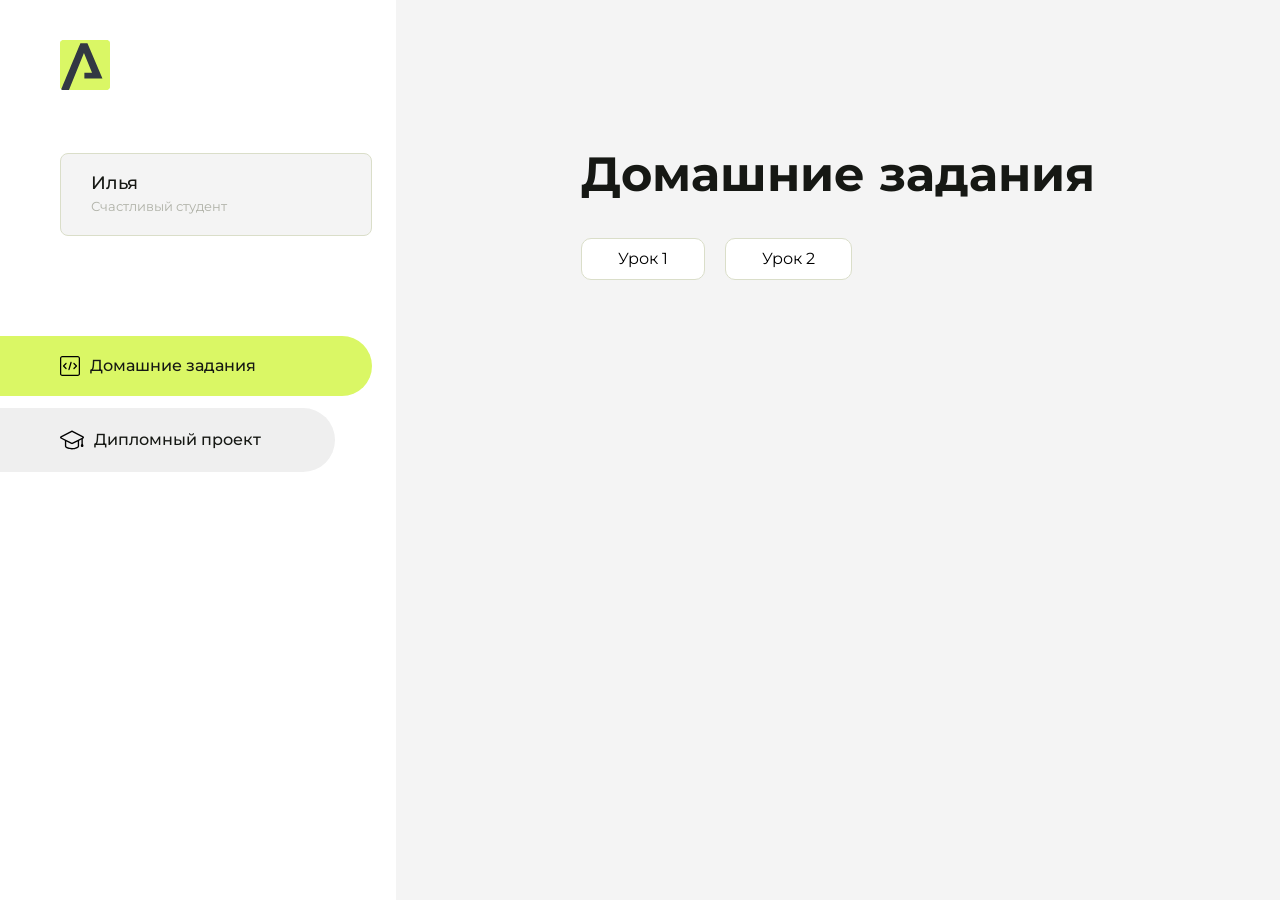
==== index.html @ 77eeb946 "Update index.html" ====
<!DOCTYPE html>
<html lang="en">
<head>
    <meta charset="UTF-8">
    <meta name="viewport" content="width=device-width, initial-scale=1.0">
    <title>Домашняя работа</title>
    <link rel="shortcut icon" href="src/logo.ico" type="image/x-icon">
    <link rel="preconnect" href="https://fonts.googleapis.com">
    <link rel="preconnect" href="https://fonts.gstatic.com" crossorigin>
    <link href="https://fonts.googleapis.com/css2?family=Montserrat:wght@400;500;700&family=Rubik:wght@500&display=swap"
          rel="stylesheet">
    <link rel="stylesheet" href="src/style.css">
</head>
<body id="body">
<div class="overlay" id="overlay"></div>
<div class="layout">
    <div class="burger" id="burger">
        <svg viewBox="0 0 24 24" fill="none" xmlns="http://www.w3.org/2000/svg">
            <g id="SVGRepo_bgCarrier" stroke-width="0"></g>
            <g id="SVGRepo_tracerCarrier" stroke-linecap="round" stroke-linejoin="round"></g>
            <g id="SVGRepo_iconCarrier">
                <path d="M4 18L20 18" stroke="#DAF765" stroke-width="2" stroke-linecap="round"></path>
                <path d="M4 12L20 12" stroke="#DAF765" stroke-width="2" stroke-linecap="round"></path>
                <path d="M4 6L20 6" stroke="#DAF765" stroke-width="2" stroke-linecap="round"></path>
            </g>
        </svg>
    </div>
    <aside class="sidebar" id="sidebar">
        <div class="sidebar__inner">
            <div class="logo">
                <svg width="50" height="50" viewBox="0 0 50 50" fill="none" xmlns="http://www.w3.org/2000/svg">
                    <g clip-path="url(#clip0_513_74730)">
                        <path d="M46.17 -0.257004H3.83C1.57281 -0.257004 -0.257 1.57281 -0.257 3.83V46.17C-0.257 48.4272 1.57281 50.257 3.83 50.257H46.17C48.4272 50.257 50.257 48.4272 50.257 46.17V3.83C50.257 1.57281 48.4272 -0.257004 46.17 -0.257004Z"
                              fill="#DAF765"/>
                        <path d="M24.375 38.4H42.461L27.441 3.1585H20.4355C20.4355 3.1585 6.7895 35.881 1.1945 49.294C2.015 50.0275 3.0945 50.257 3.6945 50.257H8.8445L23.954 13.07L32.0465 32.8285H24.375V38.4Z"
                              fill="#323843"/>
                    </g>
                    <defs>
                        <clipPath id="clip0_513_74730">
                            <rect width="50" height="50" fill="white"/>
                        </clipPath>
                    </defs>
                </svg>
            </div>
            <div class="sidebar__user">
                <div class="sidebar__name">Илья</div>
                <div class="sidebar__text">Счастливый студент</div>
            </div>
            <div class="sidebar__tabs">
                <div class="sidebar__item">
                    <button class="sidebar__button active" id="tasks">
                        <svg xmlns="http://www.w3.org/2000/svg" width="20" height="20" viewBox="0 0 20 20" fill="none">
                            <g clip-path="url(#clip0_704_74543)">
                                <path d="M17.7083 20H2.29167C1.0275 20 0 18.9725 0 17.7083V2.29167C0 1.0275 1.0275 0 2.29167 0H17.7083C18.9725 0 20 1.0275 20 2.29167V17.7083C20 18.9725 18.9725 20 17.7083 20ZM2.29167 1.25C1.7175 1.25 1.25 1.7175 1.25 2.29167V17.7083C1.25 18.2825 1.7175 18.75 2.29167 18.75H17.7083C18.2825 18.75 18.75 18.2825 18.75 17.7083V2.29167C18.75 1.7175 18.2825 1.25 17.7083 1.25H2.29167Z"
                                      fill="black"/>
                                <path d="M6.04167 13.125C5.88167 13.125 5.72167 13.0642 5.6 12.9417L3.1 10.4417C2.85583 10.1975 2.85583 9.80167 3.1 9.5575L5.6 7.0575C5.84417 6.81333 6.24 6.81333 6.48417 7.0575C6.72833 7.30167 6.72833 7.6975 6.48417 7.94167L4.42583 10L6.48417 12.0583C6.72833 12.3025 6.72833 12.6983 6.48417 12.9425C6.36167 13.0642 6.20167 13.125 6.04167 13.125Z"
                                      fill="black"/>
                                <path d="M8.95833 14.1667C8.9 14.1667 8.84 14.1583 8.78167 14.1417C8.45083 14.0442 8.26083 13.6967 8.35833 13.3658L10.4417 6.28251C10.5392 5.95084 10.8892 5.76417 11.2175 5.85917C11.5483 5.95667 11.7383 6.30417 11.6408 6.63501L9.5575 13.7183C9.47833 13.9908 9.22833 14.1667 8.95833 14.1667Z"
                                      fill="black"/>
                                <path d="M13.9583 13.125C13.7983 13.125 13.6383 13.0642 13.5167 12.9417C13.2725 12.6975 13.2725 12.3017 13.5167 12.0575L15.575 9.99916L13.5167 7.94083C13.2725 7.69666 13.2725 7.30083 13.5167 7.05666C13.7608 6.81249 14.1567 6.81249 14.4008 7.05666L16.9008 9.55666C17.145 9.80083 17.145 10.1967 16.9008 10.4408L14.4008 12.9408C14.2783 13.0642 14.1183 13.125 13.9583 13.125Z"
                                      fill="black"/>
                            </g>
                            <defs>
                                <clipPath id="clip0_704_74543">
                                    <rect width="20" height="20" fill="white"/>
                                </clipPath>
                            </defs>
                        </svg>
                        <span>Домашние задания</span></button>
                </div>
                <div class="sidebar__item">
                    <button class="sidebar__button" id="diplom">
                        <svg xmlns="http://www.w3.org/2000/svg" width="24" height="24" viewBox="0 0 24 24" fill="none">
                            <g clip-path="url(#clip0_704_74553)">
                                <path d="M23.2628 10.5971C23.7176 10.365 24 9.90375 24 9.39337C24 8.883 23.7176 8.42175 23.2628 8.18962L12.6135 2.75362C12.2291 2.55824 11.7705 2.55787 11.3854 2.75399L0.736875 8.19C0.282375 8.42175 0 8.883 0 9.39337C0 9.90375 0.282375 10.365 0.736875 10.5971L4.89038 12.7177V18.2074C4.89038 19.8154 8.412 21.393 12 21.393C15.5884 21.393 19.1096 19.815 19.1096 18.2074V12.7174L21.4609 11.517V15.8017L20.901 17.2305C20.7409 17.6389 20.7934 18.0994 21.0405 18.4616C21.2876 18.8246 21.6979 19.041 22.1366 19.041C22.5754 19.041 22.9852 18.8246 23.2324 18.462C23.4795 18.099 23.532 17.6385 23.3719 17.2301L22.8124 15.8021V10.827L23.2628 10.5971ZM17.7623 18.1721C17.6198 18.6375 15.3491 20.0419 12 20.0419C8.65088 20.0419 6.38025 18.6375 6.2415 18.2074V12.3037L6.23887 12.3019C6.23812 12.057 6.1065 11.8207 5.87325 11.7019L1.3515 9.39337L12 3.95737L22.6489 9.39337L12 14.8294L5.87325 11.7019C5.54063 11.5331 4.6695 11.6674 4.5 12C4.33012 12.3322 4.55813 12.5479 4.89038 12.7177L11.3857 16.0331C11.5781 16.1314 11.7889 16.1805 12 16.1805C12.2107 16.1805 12.4222 16.1314 12.6146 16.0331L17.7593 13.407L17.7623 18.1721Z"
                                      fill="black"/>
                            </g>
                            <defs>
                                <clipPath id="clip0_704_74553">
                                    <rect width="24" height="24" fill="white"/>
                                </clipPath>
                            </defs>
                        </svg>
                        <span>Дипломный проект</span></button>
                </div>
            </div>
        </div>

    </aside>
    <div class="content">
        <div class="container">
            <div class="content__block" id="tasksBlock">
                <div class="content__title">Домашние задания</div>
                <ul class="content__list">
                    <li class="content__list-item">
                        <a href="hello/index.html">Урок 1</a>
                    </li>
                    <li class="content__list-item">
                        <a href="homework2/index.html">Урок 2</a>
                    </li>
                </ul>
            </div>
            <div class="content__block hidden" id="diplomBlock">
                <div class="content__title">Дипломный проект</div>
                <div class="content__list-diplom">
                    <a href="ПАПКА-С-НОМЕРОМ-УРОКА">Ссылка на ДЗ</a>
                </div>
                <div class="content__decor">
                    <div class="content__decor-text">Давай проверим, чему ты научился!</div>
                    <div class="content__decor-img">
                        <img src="src/decor.png" alt="decor">
                    </div>
                </div>
            </div>
        </div>
    </div>
</div>
<script src="src/index.js"></script>
</body>
</html>
---- src/style.css ----
*{padding: 0;margin: 0;border: 0;}
*,*:before,*:after{-webkit-box-sizing: border-box;box-sizing: border-box;}
:focus,:active{outline: none;}
a:focus,a:active{outline: none;}
nav,footer,header,aside{display: block;}
html,body{
    height:100%;width:100%;
    font-size:100%;line-height:1;-ms-text-size-adjust:100%;-moz-text-size-adjust:100%;-webkit-text-size-adjust:100%;}
input,button,textarea{font-family:inherit;}
input::-ms-clear{display: none;}
button{cursor: pointer;}
button::-moz-focus-inner{padding:0;border:0;}
a,a:visited{text-decoration: none;}
a:hover{text-decoration: none;}
ul li{list-style: none;}
img{vertical-align: top;}
h1,h2,h3,h4,h5,h6{font-size:inherit;font-weight: inherit;}
a{color:inherit;}



body {
    font-family: "Montserrat",SansSerif;
    color: black;
}

body.overflow {
    overflow: hidden;
}



.layout {
    display: -webkit-box;
    display: -ms-flexbox;
    display: flex;
    min-height: 100vh;
}

.sidebar {
    padding: 40px 24px 40px 0;
    -ms-flex-negative: 0;
    flex-shrink: 0;
    background-color: white;
}



.content {
    -webkit-box-flex: 1;
    -ms-flex-positive: 1;
    flex-grow: 1;
    background-color: #F4F4F4;
}

.container {
    display: -webkit-box;
    display: -ms-flexbox;
    display: flex;
    -webkit-box-orient: vertical;
    -webkit-box-direction: normal;
    -ms-flex-direction: column;
    flex-direction: column;
    -webkit-box-pack: center;
    -ms-flex-pack: center;
    justify-content: center;
    -webkit-box-align: center;
    -ms-flex-align: center;
    align-items: center;
    padding: 150px 60px 80px 60px;
}


.logo {
    margin-left: 60px;
    margin-bottom: 60px;
}

.sidebar__user {
    background-color: #F4F4F4;
    padding: 20px 30px;
    margin-left: 60px;
    margin-bottom: 100px;
    border-radius: 8px;
    border: 1px solid #DADEC9;
}

.sidebar__name {
    color:#161814;
    font-size: 18px;
    font-weight: 500;
    margin-bottom: 6px;
}

.sidebar__text {
    color: #AFB1A7;
    font-size: 13px;
    font-weight: 400;
    line-height: 130%; /* 16.9px */
}

.sidebar__item {
    width: 372px;
}

.sidebar__button {
    display: -webkit-box;
    display: -ms-flexbox;
    display: flex;
    -webkit-box-align: center;
    -ms-flex-align: center;
    align-items: center;
    gap: 10px;
    padding: 20px 60px;
    margin-bottom: 12px;
    border-radius: 0px 100px 100px 0px;
    -webkit-transition: all .5s;
    -o-transition: all .5s;
    transition: all .5s;
    cursor: pointer;
    width: 90%;
    color:#161814;
    font-size: 16px;
    font-weight: 500;
}

.sidebar__button.active , .sidebar__button:hover {
    width: 100%;
    background-color: #DAF765;
}


.content__title {
    color: #161814;
    font-size: 48px;
    font-weight: 700;
    margin-bottom: 40px;
}

.content__list {
    display: -webkit-box;
    display: -ms-flexbox;
    display: flex;
    -webkit-box-align: center;
    -ms-flex-align: center;
    align-items: center;
    -ms-flex-wrap: wrap;
    flex-wrap: wrap;
    gap: 20px;
}



.content__list-item  {
    cursor: pointer;
    padding: 12px 18px;
    background-color: #fff;
    border-radius: 10px;
    border: 1px solid #DADEC9;
    -webkit-transition: all .3s;
    -o-transition: all .3s;
    transition: all .3s;
}

.content__list-item:hover,.content__list-diplom:hover {
    background-color: #AFB1A7;
}

li a {
    padding: 12px 18px;

}


.content__list-diplom {
    -webkit-transition: all .3s;
    -o-transition: all .3s;
    transition: all .3s;
    display: inline-block;
    padding: 12px 18px;
    background-color: #fff;
    border-radius: 10px;
    border: 1px solid #DADEC9;
}

.content__decor {
    display: -webkit-box;
    display: -ms-flexbox;
    display: flex;
    -webkit-box-align: center;
    -ms-flex-align: center;
    align-items: center;
}

.content__decor-text {
    color:#BEDD44;
    font-size: 36px;
    font-weight: 700;
    line-height: 110%; /* 39.6px */
}

.content__block {
    max-width: 1200px;
}

.content__block.hidden {
    display: none;
}

.content__decor-img img{
    width: 100%;
}

.burger {
    display: none;
    padding: 5px;
    position: fixed;
    top: 3%;
    right: 7%;
    width: 40px;
    height: 40px;
    background-color: #161814;
    border-radius: 50%;
    z-index: 10;
    border: 1px solid #DAF765;
}

@media (max-width: 768px) {
    .burger {
        display: block;
    }

    .sidebar {
        -webkit-transition: all .3s;
        -o-transition: all .3s;
        transition: all .3s;
        -webkit-transform: translateX(-100%);
        -ms-transform: translateX(-100%);
        transform: translateX(-100%);
        position: fixed;
        top: 0;
        left: 0;
        bottom: 0;
        z-index: 5;
    }

    .sidebar.show {
        -webkit-transform: translateX(0%);
        -ms-transform: translateX(0%);
        transform: translateX(0%);
    }

    .overlay {
        opacity: 0;
        pointer-events: none;
        -webkit-transition: all .3s;
        -o-transition: all .3s;
        transition: all .3s;
        position: absolute;
        top: 0;
        right: 0;
        left: 0;
        bottom: 0;
        z-index: 3;
        background-color: #000000e0;
    }

    .overlay.show {
        opacity: 1;
        pointer-events: all;
    }

    .container {
        padding: 40px 20px;
        min-height: 100%;
    }

    .content__decor {
        margin-top: 20px;
        -webkit-box-orient: vertical;
        -webkit-box-direction: normal;
        -ms-flex-direction: column;
        flex-direction: column;
    }
}

@media (max-width: 400px) {
    .sidebar__user {
        margin-left: 0;
    }
}
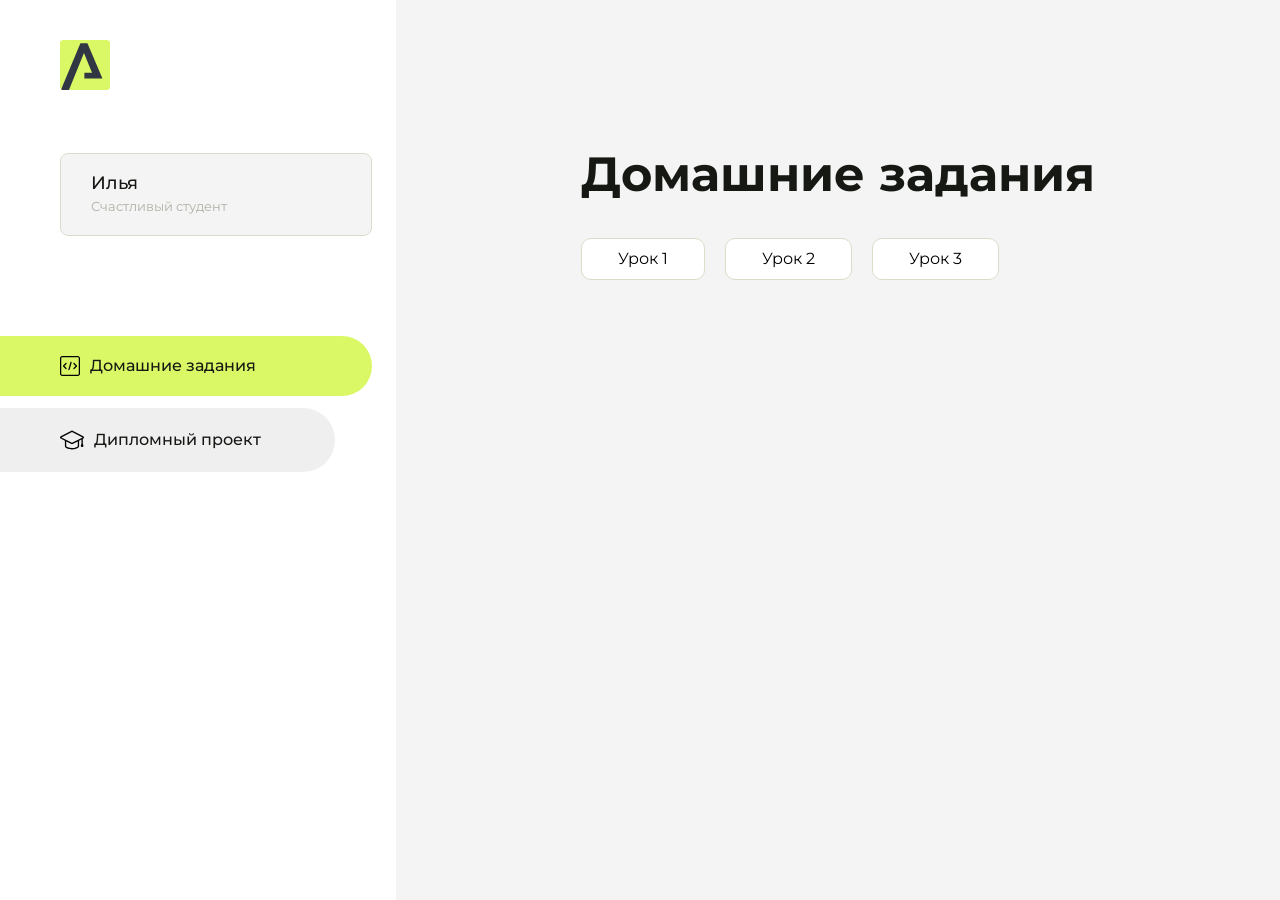
==== commit e9701f3d: "Update index.html" ====
--- a/index.html
+++ b/index.html
@@ -98,6 +98,9 @@
                     <li class="content__list-item">
                         <a href="homework2/index.html">Урок 2</a>
                     </li>
+                    <li class="content__list-item">
+                        <a href="homework3/index.html">Урок 3</a>
+                    </li>
                 </ul>
             </div>
             <div class="content__block hidden" id="diplomBlock">
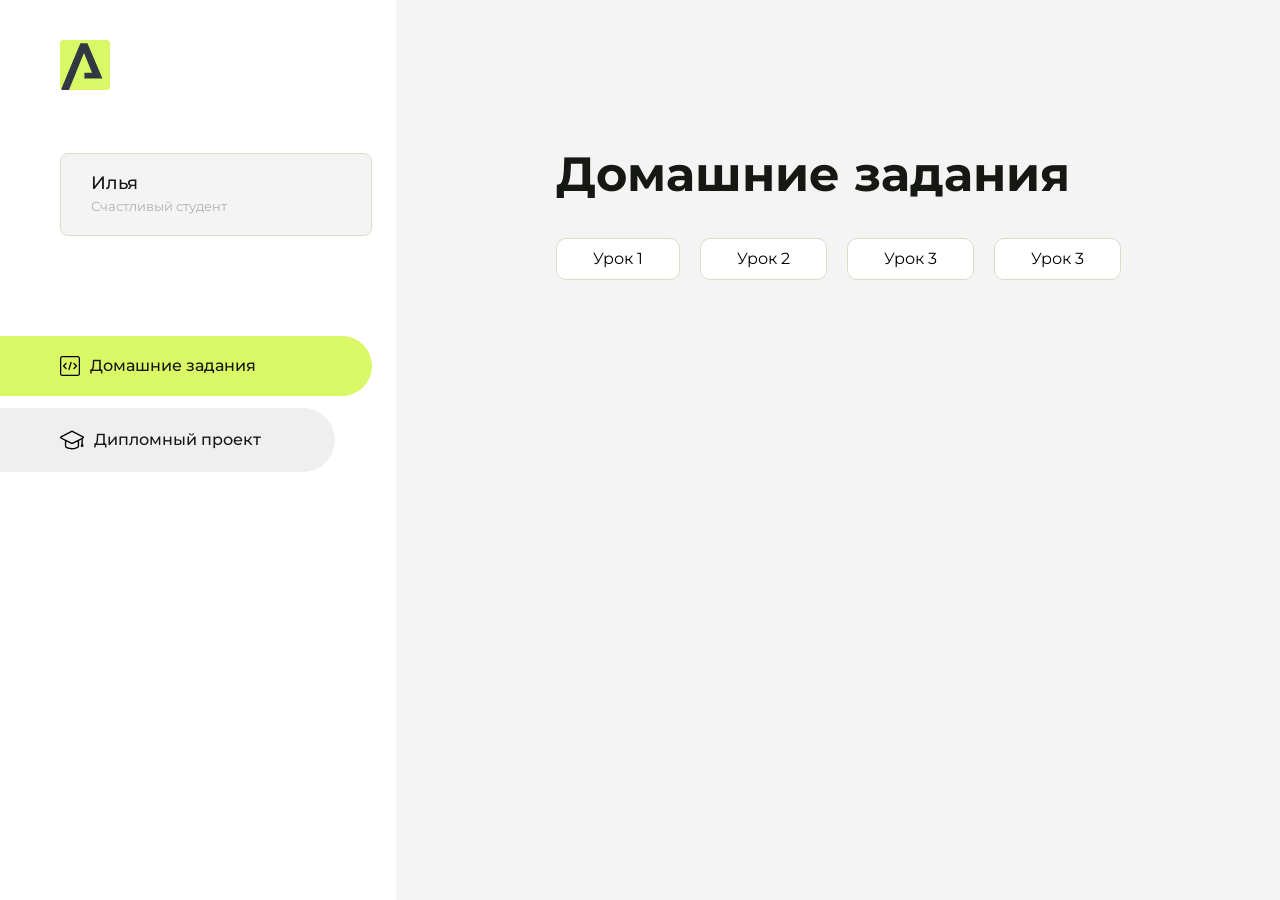
==== commit a8ebf8cd: "Update index.html" ====
--- a/index.html
+++ b/index.html
@@ -101,6 +101,9 @@
                     <li class="content__list-item">
                         <a href="homework3/index.html">Урок 3</a>
                     </li>
+                    <li class="content__list-item">
+                        <a href="hw4(forms)/index.html">Урок 3</a>
+                    </li>
                 </ul>
             </div>
             <div class="content__block hidden" id="diplomBlock">
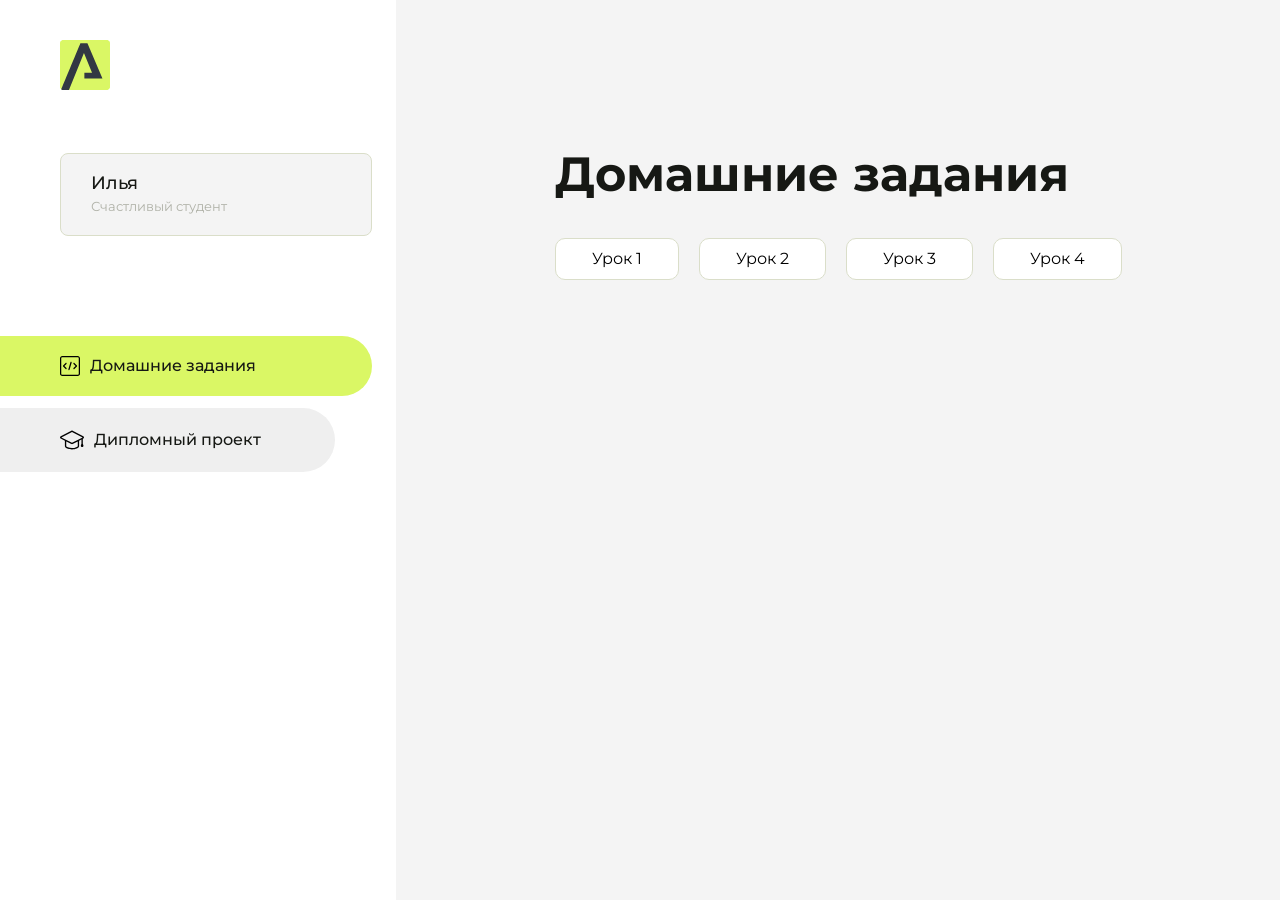
==== commit 7fc2af18: "Update index.html" ====
--- a/index.html
+++ b/index.html
@@ -102,7 +102,7 @@
                         <a href="homework3/index.html">Урок 3</a>
                     </li>
                     <li class="content__list-item">
-                        <a href="hw4(forms)/index.html">Урок 3</a>
+                        <a href="hw4(forms)/index.html">Урок 4</a>
                     </li>
                 </ul>
             </div>
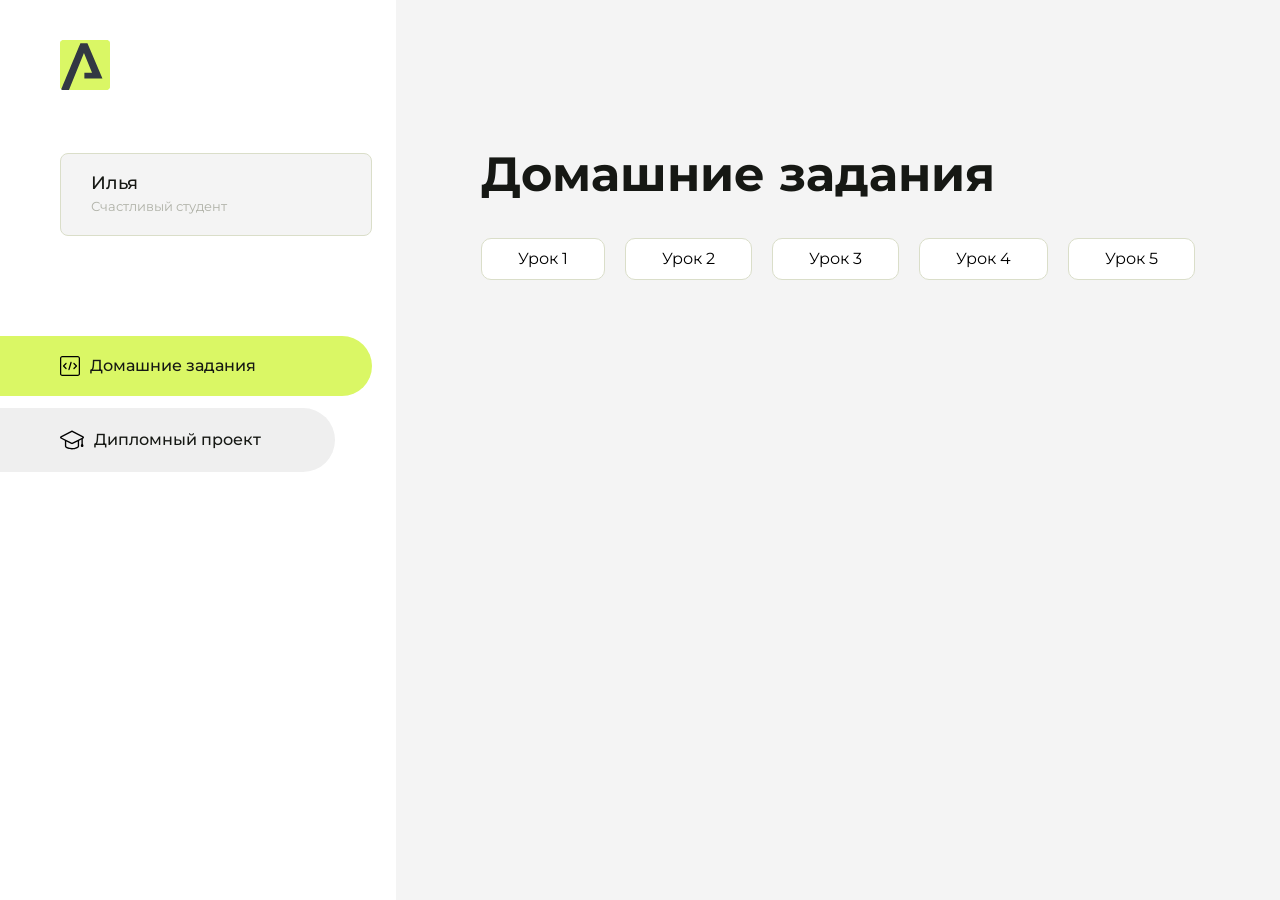
==== commit 24d62f69: "Update index.html" ====
--- a/index.html
+++ b/index.html
@@ -104,6 +104,9 @@
                     <li class="content__list-item">
                         <a href="hw4(forms)/index.html">Урок 4</a>
                     </li>
+                    <li class="content__list-item">
+                        <a href="fit-studio/artcile.html">Урок 5</a>
+                    </li>
                 </ul>
             </div>
             <div class="content__block hidden" id="diplomBlock">
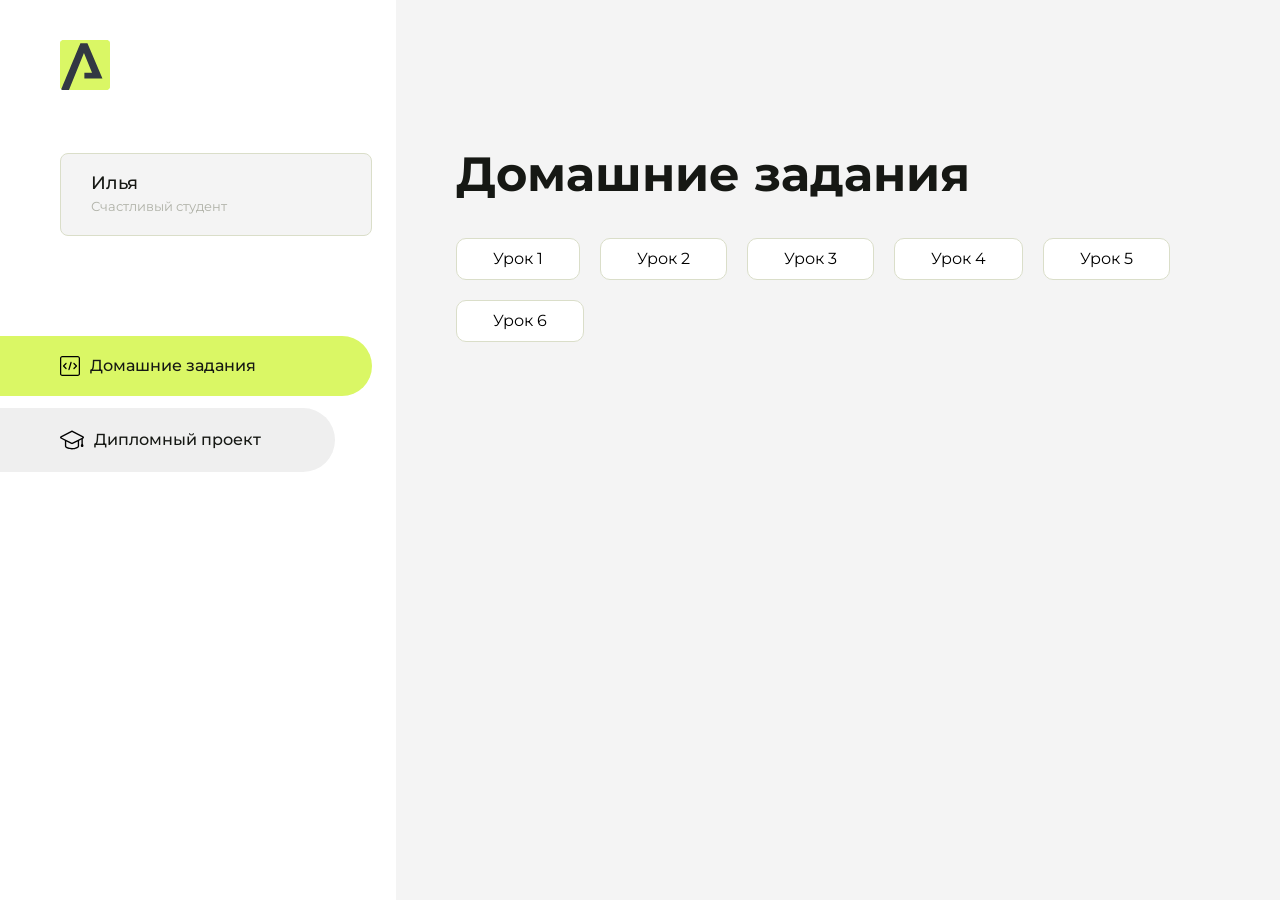
==== commit 56338f79: "Update index.html" ====
--- a/index.html
+++ b/index.html
@@ -107,6 +107,9 @@
                     <li class="content__list-item">
                         <a href="fit-studio/artcile.html">Урок 5</a>
                     </li>
+                    <li class="content__list-item">
+                        <a href="hw5(header)/index.html">Урок 6</a>
+                    </li>
                 </ul>
             </div>
             <div class="content__block hidden" id="diplomBlock">
